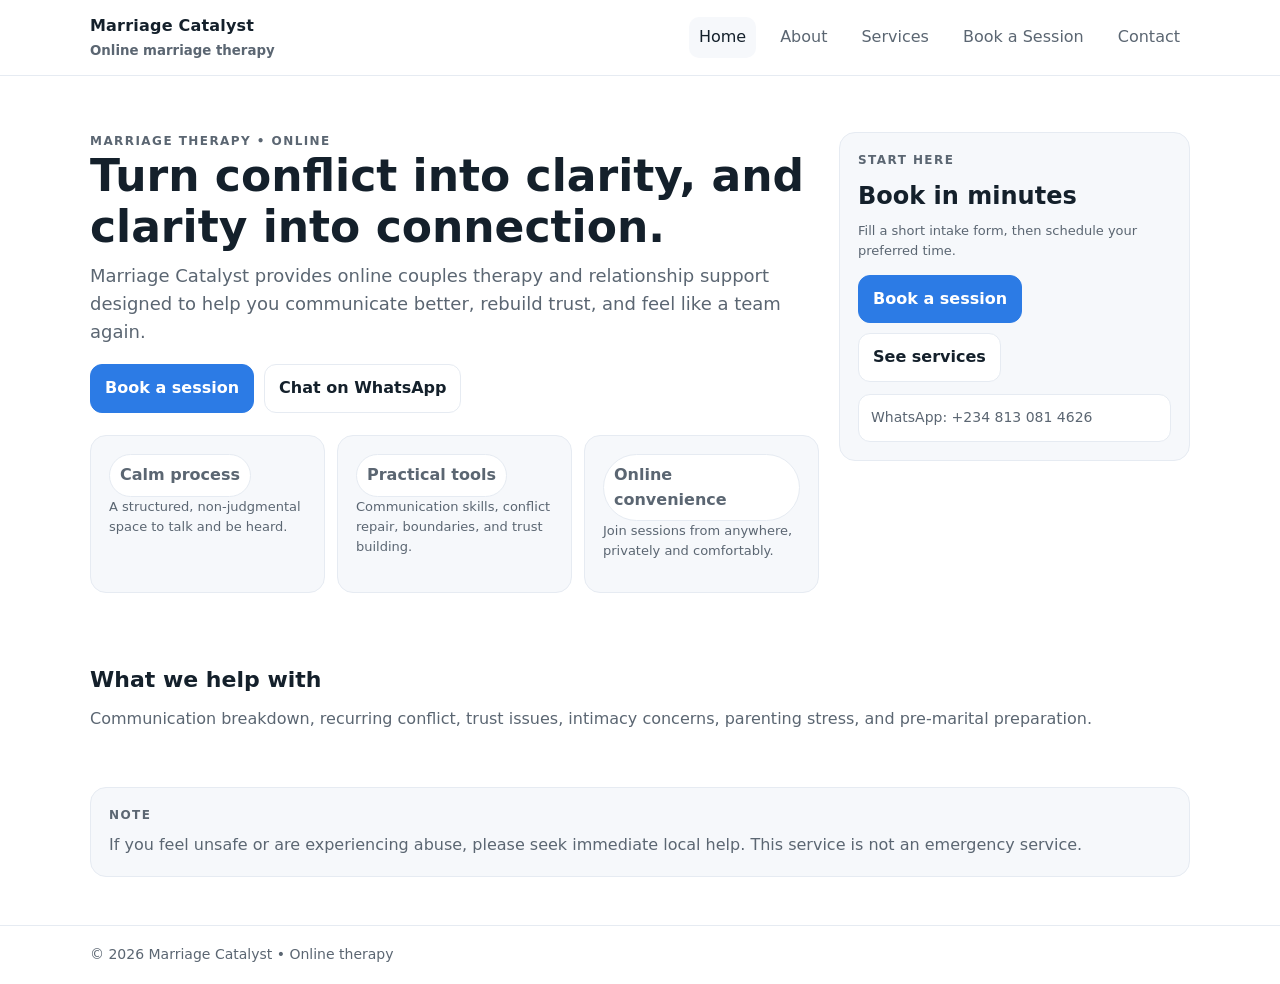
==== index.html @ 47cb1b6e "Initial commit" ====
<!doctype html>
<html lang="en">
<head>
  <meta charset="utf-8" />
  <meta name="viewport" content="width=device-width,initial-scale=1" />
  <title>Marriage Catalyst | Online Marriage Therapy</title>
  <meta name="description" content="Marriage Catalyst offers calm, modern online marriage therapy sessions.
Book a session and start rebuilding connection." />
  <link rel="stylesheet" href="style.css" />
  <script defer src="app.js"></script>
</head>
<body>
<div class="nav">
  <div class="container nav-inner">
    <a class="brand" href="index.html">
      Marriage Catalyst
      <small>Online marriage therapy</small>
    </a>
    <div class="nav-links">
      <a data-nav href="index.html">Home</a>
      <a data-nav href="about.html">About</a>
      <a data-nav href="services.html">Services</a>
      <a data-nav href="book.html">Book a Session</a>
      <a data-nav href="contact.html">Contact</a>
    </div>
  </div>
</div>
<header class="hero">
  <div class="container hero-grid">
    <div>
      <div class="kicker">Marriage Therapy • Online</div>
      <h1 class="h-title">Turn conflict into clarity, and clarity into connection.</h1>
      <p class="h-sub">
        Marriage Catalyst provides online couples therapy and relationship support designed to help you
communicate better, rebuild trust, and feel like a team again.
      </p>
      <div class="btns">
        <a class="btn primary" href="book.html">Book a session</a>
        <a class="btn" data-whatsapp href="#">Chat on WhatsApp</a>
      </div>
      <div class="section">
        <div class="grid-3">
          <div class="card">
            <div class="badge">Calm process</div>
            <p class="help">A structured, non-judgmental space to talk and be heard.</p>
          </div>
          <div class="card">
            <div class="badge">Practical tools</div>
            <p class="help">Communication skills, conflict repair, boundaries, and trust building.</p>
          </div>
          <div class="card">
            <div class="badge">Online convenience</div>
            <p class="help">Join sessions from anywhere, privately and comfortably.</p>
          </div>
        </div>
      </div>
    </div>
    <aside class="card">
      <div class="kicker">Start here</div>
      <h2 style="margin:8px 0 6px;">Book in minutes</h2>
      <p class="help" style="margin-top:0;">
        Fill a short intake form, then schedule your preferred time.
      </p>
      <div class="btns">
        <a class="btn primary" href="book.html">Book a session</a>
        <a class="btn" href="services.html">See services</a>
      </div>
      <div class="notice" style="margin-top:12px;">
        WhatsApp: <a data-whatsapp href="#">+234 813 081 4626</a>
      </div>
    </aside>
  </div>
</header>
<main class="container">
  <section class="section">
    <h2>What we help with</h2>
    <p>
      Communication breakdown, recurring conflict, trust issues,
      intimacy concerns, parenting stress, and pre-marital preparation.
    </p>
  </section>
  <section class="section">
    <div class="card">
      <div class="kicker">Note</div>
      <p style="margin:8px 0 0;">
        If you feel unsafe or are experiencing abuse, please seek immediate local help.
        This service is not an emergency service.
      </p>
    </div>
  </section>
</main>
<footer class="footer">
  <div class="container">
    © <span id="y"></span> Marriage Catalyst • Online therapy
  </div>
</footer>
<script>
  document.getElementById("y").textContent = new Date().getFullYear();
</script>
</body>
</html>
---- style.css ----
:root{
  --bg:#ffffff;
  --text:#14202b;
  --muted:#5b6672;
  --card:#f6f8fb;
  --border:#e6ebf2;
  --brand:#2c7be5;
  --brand2:#1e5bb8;
}
*{box-sizing:border-box}
html,body{margin:0;padding:0}
body{
  font-family: system-ui, -apple-system, Segoe UI, Roboto, Arial, sans-serif;
  color:var(--text);
  background:var(--bg);
  line-height:1.55;
}
a{color:inherit;text-decoration:none}
.container{width:min(1100px, 92vw); margin:0 auto}
.nav{
  position:sticky; top:0; z-index:50;
  background:rgba(255,255,255,.9);
  backdrop-filter: blur(10px);
  border-bottom:1px solid var(--border);
}
.nav-inner{display:flex; align-items:center; justify-content:space-between; padding:14px 0; gap:14px}
.brand{font-weight:750; letter-spacing:.2px}
.brand small{display:block; font-weight:600; color:var(--muted); letter-spacing:0; margin-top:2px}
.nav-links{display:flex; gap:14px; flex-wrap:wrap; justify-content:flex-end}
.nav-links a{
  padding:8px 10px;
  border-radius:10px;
  color:var(--muted);
}
.nav-links a.active, .nav-links a:hover{
  color:var(--text);
  background:var(--card);
}
.hero{
  padding:56px 0 26px;
}
.hero-grid{
  display:grid;
  grid-template-columns: 1.35fr .65fr;
  gap:20px;
  align-items:start;
}
@media (max-width: 860px){
  .hero-grid{grid-template-columns:1fr}
}
.h-title{font-size: clamp(28px, 4vw, 44px); line-height:1.15; margin:0 0 10px}
.h-sub{color:var(--muted); font-size: clamp(15px, 2vw, 18px); margin:0 0 18px}
.card{
  background:var(--card);
  border:1px solid var(--border);
  border-radius:16px;
  padding:18px;
}
.btns{display:flex; gap:10px; flex-wrap:wrap; margin-top:10px}
.btn{
  display:inline-flex;
  align-items:center;
  justify-content:center;
  padding:11px 14px;
  border-radius:12px;
  border:1px solid var(--border);
  background:#fff;
  font-weight:650;
  cursor:pointer;
}
.btn.primary{
  background:var(--brand);
  border-color:var(--brand);
  color:#fff;
}
.btn.primary:hover{background:var(--brand2); border-color:var(--brand2)}
.btn:hover{background:#fdfefe}
.section{padding:22px 0}
.section h2{margin:0 0 10px; font-size:22px}
.section p{margin:0 0 12px; color:var(--muted)}
.grid-3{
  display:grid;
  grid-template-columns: repeat(3, 1fr);
  gap:12px;
}
@media (max-width: 860px){
  .grid-3{grid-template-columns:1fr}
}
.list{margin:10px 0 0; padding-left:18px; color:var(--muted)}
.kicker{color:var(--muted); font-weight:650; text-transform:uppercase; letter-spacing:.12em; font-size:12px}
.footer{
  border-top:1px solid var(--border);
  padding:18px 0;
  color:var(--muted);
  font-size:14px;
  margin-top:26px;
}
.form{
  display:grid;
  gap:12px;
}
.field label{display:block; font-weight:650; margin-bottom:6px}
.field input, .field textarea, .field select{
  width:100%;
  padding:11px 12px;
  border-radius:12px;
  border:1px solid var(--border);
  background:#fff;
  outline:none;
  font:inherit;
}
.field textarea{min-height:120px; resize:vertical}
.help{color:var(--muted); font-size:13px; margin-top:6px}
.notice{
  border:1px solid var(--border);
  background:#fff;
  border-radius:12px;
  padding:12px;
  color:var(--muted);
  font-size:14px;
}
.badge{
  display:inline-flex; align-items:center; gap:8px;
  padding:8px 10px; border-radius:999px;
  background:#fff; border:1px solid var(--border);
  color:var(--muted);
  font-weight:650;
}
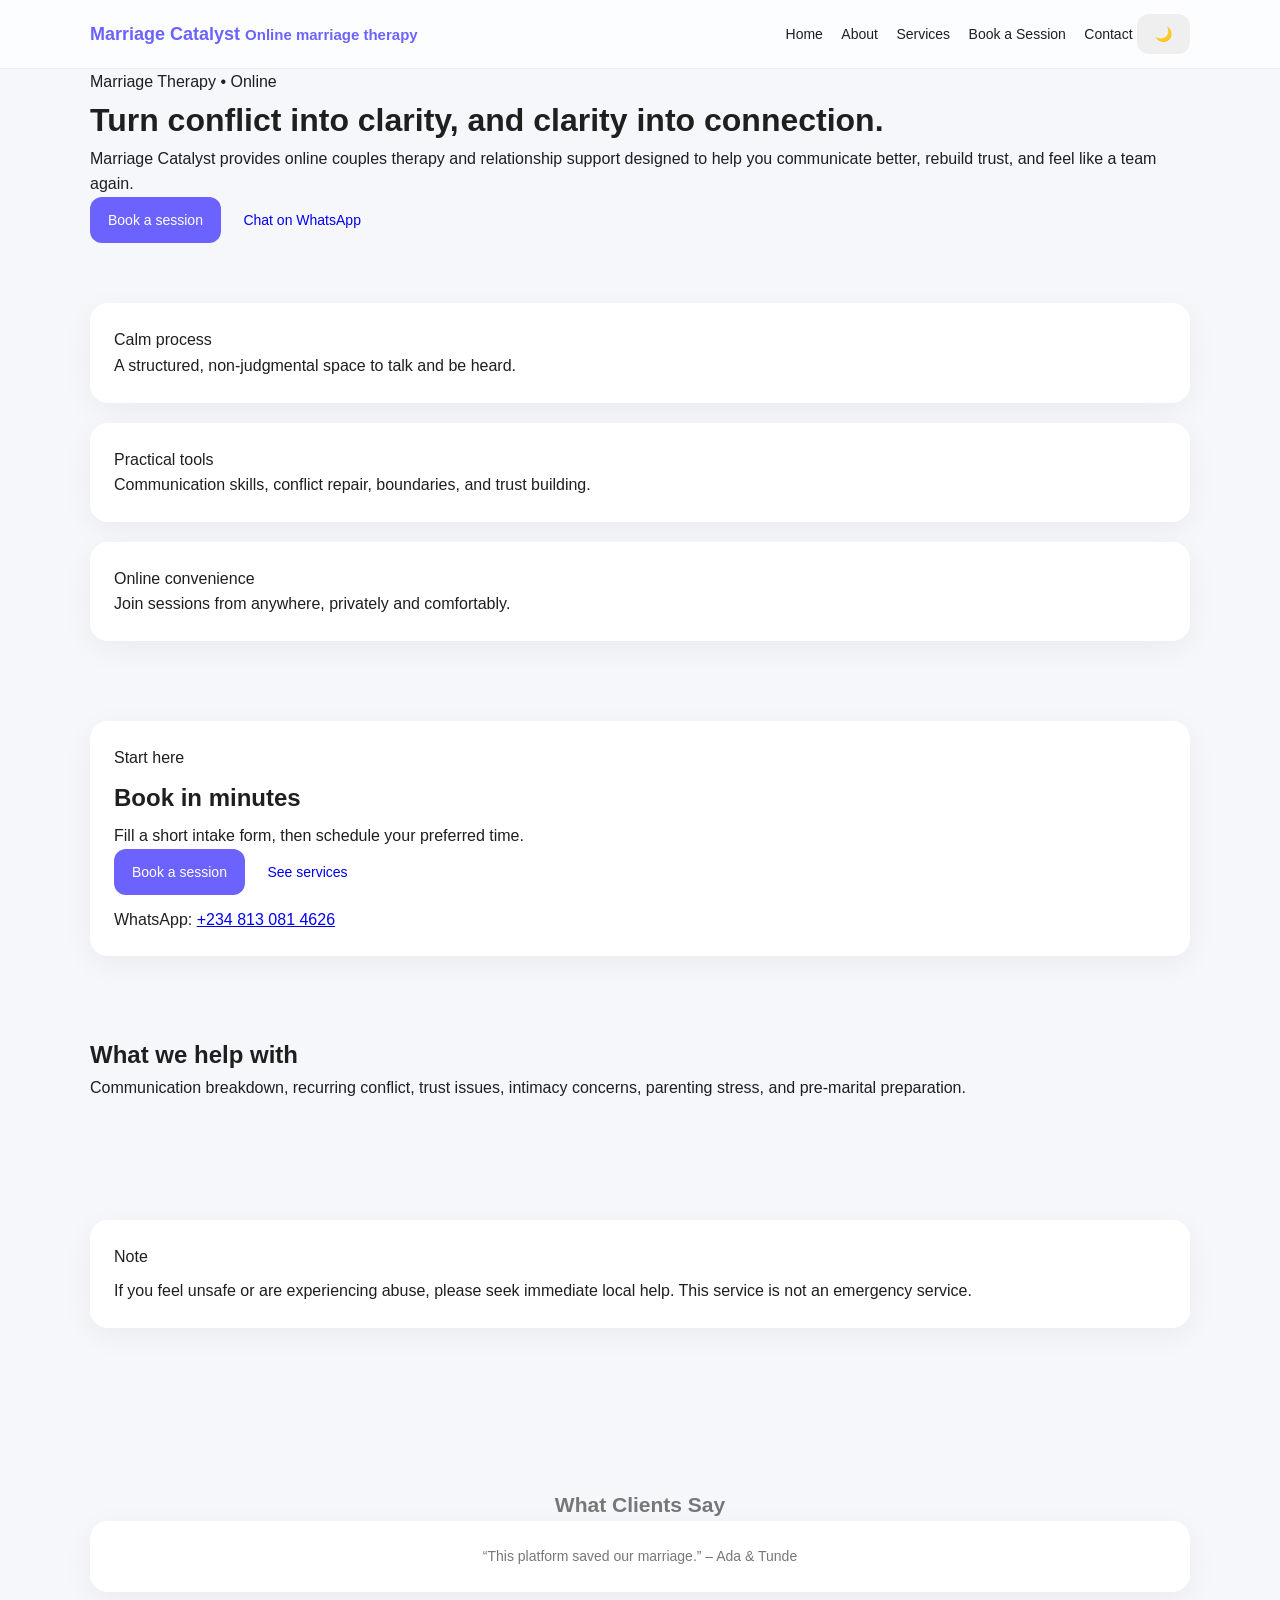
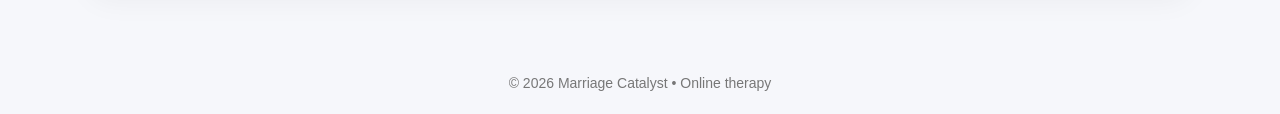
==== commit 2f74e942: "Initial commit" ====
--- a/index.html
+++ b/index.html
@@ -1,6 +1,7 @@
 <!doctype html>
 <html lang="en">
 <head>
+  <link rel="manifest" href="manifest.json">
   <meta charset="utf-8" />
   <meta name="viewport" content="width=device-width,initial-scale=1" />
   <title>Marriage Catalyst | Online Marriage Therapy</title>
@@ -10,6 +11,9 @@
   <script defer src="app.js"></script>
 </head>
 <body>
+  <div class="loader">
+  <div class="spinner"></div>
+</div>
 <div class="nav">
   <div class="container nav-inner">
     <a class="brand" href="index.html">
@@ -22,6 +26,7 @@
       <a data-nav href="services.html">Services</a>
       <a data-nav href="book.html">Book a Session</a>
       <a data-nav href="contact.html">Contact</a>
+      <button id="darkToggle" class="btn">🌙</button>
     </div>
   </div>
 </div>
@@ -91,11 +96,25 @@
 </main>
 <footer class="footer">
   <div class="container">
+    <section class="section">
+  <h2>What Clients Say</h2>
+  <div class="slider card">
+    <div class="slide">“This platform saved our marriage.” – Ada & Tunde</div>
+    <div class="slide">“Professional and very understanding.” – Grace</div>
+    <div class="slide">“Highly recommended for couples.” – Michael</div>
+  </div>
+</section>
     © <span id="y"></span> Marriage Catalyst • Online therapy
   </div>
 </footer>
 <script>
   document.getElementById("y").textContent = new Date().getFullYear();
 </script>
+<div class="bottom-nav">
+  <a href="index.html">🏠<span>Home</span></a>
+  <a href="services.html">💼<span>Services</span></a>
+  <a href="book.html">📅<span>Book</span></a>
+  <a href="contact.html">📞<span>Contact</span></a>
+</div>
 </body>
 </html>
--- a/style.css
+++ b/style.css
@@ -1,128 +1,307 @@
 :root{
-  --bg:#ffffff;
-  --text:#14202b;
-  --muted:#5b6672;
-  --card:#f6f8fb;
-  --border:#e6ebf2;
-  --brand:#2c7be5;
-  --brand2:#1e5bb8;
-}
-*{box-sizing:border-box}
-html,body{margin:0;padding:0}
+  --primary:#6C63FF;
+  --primary-dark:#574fd6;
+  --bg:#f6f7fb;
+  --card:#ffffff;
+  --text:#1f1f1f;
+  --muted:#777;
+  --radius:18px;
+}
+
+*{
+  box-sizing:border-box;
+  margin:0;
+  padding:0;
+}
+
 body{
-  font-family: system-ui, -apple-system, Segoe UI, Roboto, Arial, sans-serif;
+  font-family: -apple-system, BlinkMacSystemFont, "Segoe UI", Roboto, sans-serif;
+  background:var(--bg);
   color:var(--text);
-  background:var(--bg);
-  line-height:1.55;
-}
-a{color:inherit;text-decoration:none}
-.container{width:min(1100px, 92vw); margin:0 auto}
+  line-height:1.6;
+}
+
+/* CONTAINER */
+.container{
+  width:92%;
+  max-width:1100px;
+  margin:auto;
+}
+
+/* NAVBAR */
 .nav{
-  position:sticky; top:0; z-index:50;
-  background:rgba(255,255,255,.9);
-  backdrop-filter: blur(10px);
-  border-bottom:1px solid var(--border);
-}
-.nav-inner{display:flex; align-items:center; justify-content:space-between; padding:14px 0; gap:14px}
-.brand{font-weight:750; letter-spacing:.2px}
-.brand small{display:block; font-weight:600; color:var(--muted); letter-spacing:0; margin-top:2px}
-.nav-links{display:flex; gap:14px; flex-wrap:wrap; justify-content:flex-end}
+  position:sticky;
+  top:0;
+  backdrop-filter:blur(14px);
+  background:rgba(255,255,255,0.7);
+  border-bottom:1px solid #eee;
+  z-index:1000;
+}
+
+.nav-inner{
+  display:flex;
+  justify-content:space-between;
+  align-items:center;
+  padding:14px 0;
+}
+
+.brand{
+  font-weight:700;
+  font-size:18px;
+  text-decoration:none;
+  color:var(--primary);
+}
+
 .nav-links a{
-  padding:8px 10px;
-  border-radius:10px;
-  color:var(--muted);
-}
-.nav-links a.active, .nav-links a:hover{
+  text-decoration:none;
+  margin-left:14px;
   color:var(--text);
-  background:var(--card);
-}
-.hero{
-  padding:56px 0 26px;
-}
-.hero-grid{
-  display:grid;
-  grid-template-columns: 1.35fr .65fr;
-  gap:20px;
-  align-items:start;
-}
-@media (max-width: 860px){
-  .hero-grid{grid-template-columns:1fr}
-}
-.h-title{font-size: clamp(28px, 4vw, 44px); line-height:1.15; margin:0 0 10px}
-.h-sub{color:var(--muted); font-size: clamp(15px, 2vw, 18px); margin:0 0 18px}
+  font-size:14px;
+  transition:.3s;
+}
+
+.nav-links a:hover{
+  color:var(--primary);
+}
+
+/* SECTION */
+.section{
+  padding:60px 0;
+  animation:fadeUp 0.8s ease forwards;
+  opacity:0;
+}
+
+.section:nth-child(1){ animation-delay:0.2s }
+.section:nth-child(2){ animation-delay:0.4s }
+.section:nth-child(3){ animation-delay:0.6s }
+
+@keyframes fadeUp{
+  from{
+    opacity:0;
+    transform:translateY(40px);
+  }
+  to{
+    opacity:1;
+    transform:translateY(0);
+  }
+}
+
+/* CARDS */
 .card{
   background:var(--card);
-  border:1px solid var(--border);
-  border-radius:16px;
-  padding:18px;
-}
-.btns{display:flex; gap:10px; flex-wrap:wrap; margin-top:10px}
+  padding:24px;
+  border-radius:var(--radius);
+  box-shadow:0 8px 30px rgba(0,0,0,0.05);
+  margin-bottom:20px;
+  transition:.3s;
+}
+
+.card:hover{
+  transform:translateY(-6px);
+  box-shadow:0 14px 40px rgba(0,0,0,0.08);
+}
+
+/* GRID */
+.grid-2{
+  display:grid;
+  grid-template-columns:1fr;
+  gap:20px;
+}
+
+@media(min-width:768px){
+  .grid-2{
+    grid-template-columns:1fr 1fr;
+  }
+}
+
+/* BUTTONS */
 .btn{
-  display:inline-flex;
+  padding:12px 18px;
+  border-radius:12px;
+  border:none;
+  cursor:pointer;
+  text-decoration:none;
+  font-size:14px;
+  display:inline-block;
+  transition:.2s ease;
+}
+
+.primary{
+  background:var(--primary);
+  color:#fff;
+}
+
+.primary:hover{
+  background:var(--primary-dark);
+  transform:scale(1.05);
+}
+
+.btn:active{
+  transform:scale(.95);
+}
+
+/* FORM */
+input, select, textarea{
+  width:100%;
+  padding:12px;
+  border-radius:12px;
+  border:1px solid #ddd;
+  margin-top:6px;
+  margin-bottom:14px;
+  font-size:14px;
+}
+
+input:focus, textarea:focus, select:focus{
+  outline:none;
+  border:1px solid var(--primary);
+  box-shadow:0 0 0 2px rgba(108,99,255,0.2);
+}
+
+/* FOOTER */
+.footer{
+  padding:20px 0;
+  text-align:center;
+  font-size:14px;
+  color:var(--muted);
+}
+
+/* FLOATING WHATSAPP */
+.floating-wa{
+  position:fixed;
+  bottom:20px;
+  right:20px;
+  background:#25D366;
+  color:white;
+  padding:14px 16px;
+  border-radius:50%;
+  box-shadow:0 10px 25px rgba(0,0,0,0.2);
+  text-decoration:none;
+  font-size:20px;
+  transition:.3s;
+}
+
+.floating-wa:hover{
+  transform:scale(1.1);
+}
+
+/* MOBILE APP STYLE */
+@media(max-width:600px){
+  body{
+    background:#eef0ff;
+  }
+  .container{
+    width:94%;
+  }
+}
+/* ========================= */
+/* LOADING SCREEN */
+/* ========================= */
+
+.loader{
+  position:fixed;
+  inset:0;
+  background:white;
+  display:flex;
   align-items:center;
   justify-content:center;
-  padding:11px 14px;
-  border-radius:12px;
-  border:1px solid var(--border);
-  background:#fff;
-  font-weight:650;
-  cursor:pointer;
-}
-.btn.primary{
-  background:var(--brand);
-  border-color:var(--brand);
-  color:#fff;
-}
-.btn.primary:hover{background:var(--brand2); border-color:var(--brand2)}
-.btn:hover{background:#fdfefe}
-.section{padding:22px 0}
-.section h2{margin:0 0 10px; font-size:22px}
-.section p{margin:0 0 12px; color:var(--muted)}
-.grid-3{
-  display:grid;
-  grid-template-columns: repeat(3, 1fr);
-  gap:12px;
-}
-@media (max-width: 860px){
-  .grid-3{grid-template-columns:1fr}
-}
-.list{margin:10px 0 0; padding-left:18px; color:var(--muted)}
-.kicker{color:var(--muted); font-weight:650; text-transform:uppercase; letter-spacing:.12em; font-size:12px}
-.footer{
-  border-top:1px solid var(--border);
-  padding:18px 0;
+  z-index:2000;
+  transition:opacity .6s ease;
+}
+
+.loader.hidden{
+  opacity:0;
+  pointer-events:none;
+}
+
+.spinner{
+  width:40px;
+  height:40px;
+  border:4px solid #eee;
+  border-top:4px solid var(--primary);
+  border-radius:50%;
+  animation:spin 1s linear infinite;
+}
+
+@keyframes spin{
+  to{ transform:rotate(360deg); }
+}
+
+/* ========================= */
+/* PAGE TRANSITION */
+/* ========================= */
+
+body.fade-out{
+  opacity:0;
+  transition:opacity .4s ease;
+}
+
+/* ========================= */
+/* DARK MODE */
+/* ========================= */
+
+body.dark{
+  --bg:#111;
+  --card:#1c1c1c;
+  --text:#fff;
+  --muted:#aaa;
+}
+
+/* ========================= */
+/* BOTTOM NAV (MOBILE APP STYLE) */
+/* ========================= */
+
+.bottom-nav{
+  position:fixed;
+  bottom:0;
+  left:0;
+  right:0;
+  background:white;
+  display:flex;
+  justify-content:space-around;
+  padding:10px 0;
+  border-top:1px solid #eee;
+  box-shadow:0 -5px 20px rgba(0,0,0,0.05);
+  z-index:1000;
+}
+
+.bottom-nav a{
+  text-decoration:none;
+  font-size:12px;
   color:var(--muted);
-  font-size:14px;
-  margin-top:26px;
-}
-.form{
-  display:grid;
-  gap:12px;
-}
-.field label{display:block; font-weight:650; margin-bottom:6px}
-.field input, .field textarea, .field select{
-  width:100%;
-  padding:11px 12px;
-  border-radius:12px;
-  border:1px solid var(--border);
-  background:#fff;
-  outline:none;
-  font:inherit;
-}
-.field textarea{min-height:120px; resize:vertical}
-.help{color:var(--muted); font-size:13px; margin-top:6px}
-.notice{
-  border:1px solid var(--border);
-  background:#fff;
-  border-radius:12px;
-  padding:12px;
-  color:var(--muted);
-  font-size:14px;
-}
-.badge{
-  display:inline-flex; align-items:center; gap:8px;
-  padding:8px 10px; border-radius:999px;
-  background:#fff; border:1px solid var(--border);
-  color:var(--muted);
-  font-weight:650;
+  display:flex;
+  flex-direction:column;
+  align-items:center;
+}
+
+.bottom-nav a.active{
+  color:var(--primary);
+}
+
+@media(min-width:768px){
+  .bottom-nav{
+    display:none;
+  }
+}
+
+/* ========================= */
+/* TESTIMONIAL SLIDER */
+/* ========================= */
+
+.slider{
+  overflow:hidden;
+  position:relative;
+}
+
+.slide{
+  display:none;
+  animation:fadeIn .6s ease;
+}
+
+.slide.active{
+  display:block;
+}
+
+@keyframes fadeIn{
+  from{opacity:0}
+  to{opacity:1}
 }
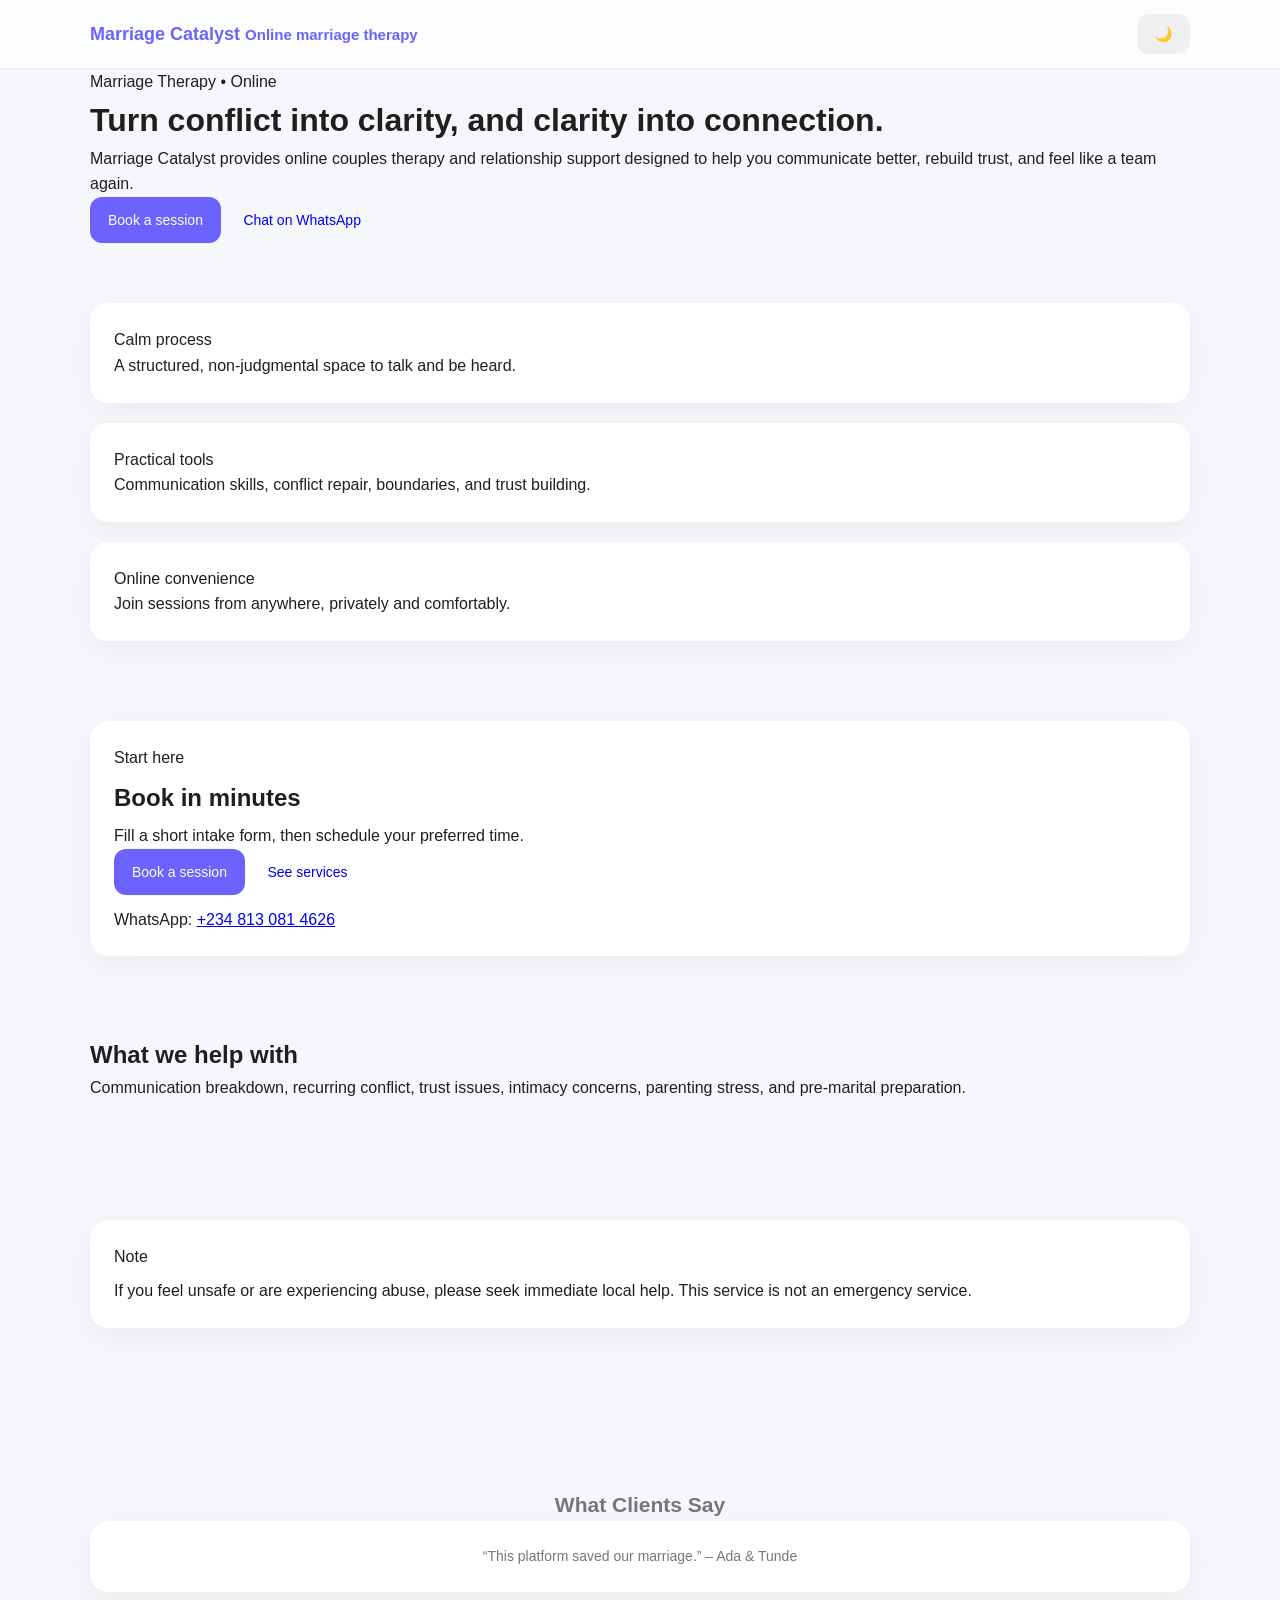
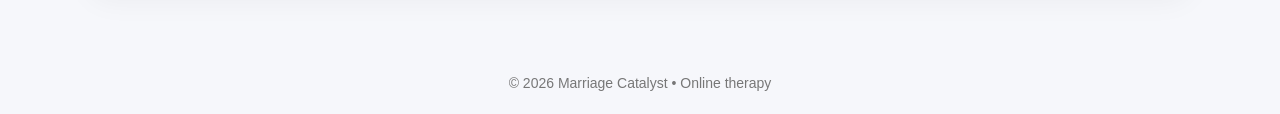
==== commit 7c4d9b48: "Initial commit" ====
--- a/index.html
+++ b/index.html
@@ -21,11 +21,6 @@
       <small>Online marriage therapy</small>
     </a>
     <div class="nav-links">
-      <a data-nav href="index.html">Home</a>
-      <a data-nav href="about.html">About</a>
-      <a data-nav href="services.html">Services</a>
-      <a data-nav href="book.html">Book a Session</a>
-      <a data-nav href="contact.html">Contact</a>
       <button id="darkToggle" class="btn">🌙</button>
     </div>
   </div>
--- a/style.css
+++ b/style.css
@@ -58,6 +58,25 @@
   color:var(--text);
   font-size:14px;
   transition:.3s;
+  /* ========================= */
+/* MOBILE NAV CLEAN FIX */
+/* ========================= */
+
+@media(max-width:768px){
+
+  .nav-links{
+    display:none;
+  }
+
+  .nav{
+    padding:12px 0;
+  }
+
+  .brand{
+    font-size:20px;
+  }
+
+}
 }
 
 .nav-links a:hover{
